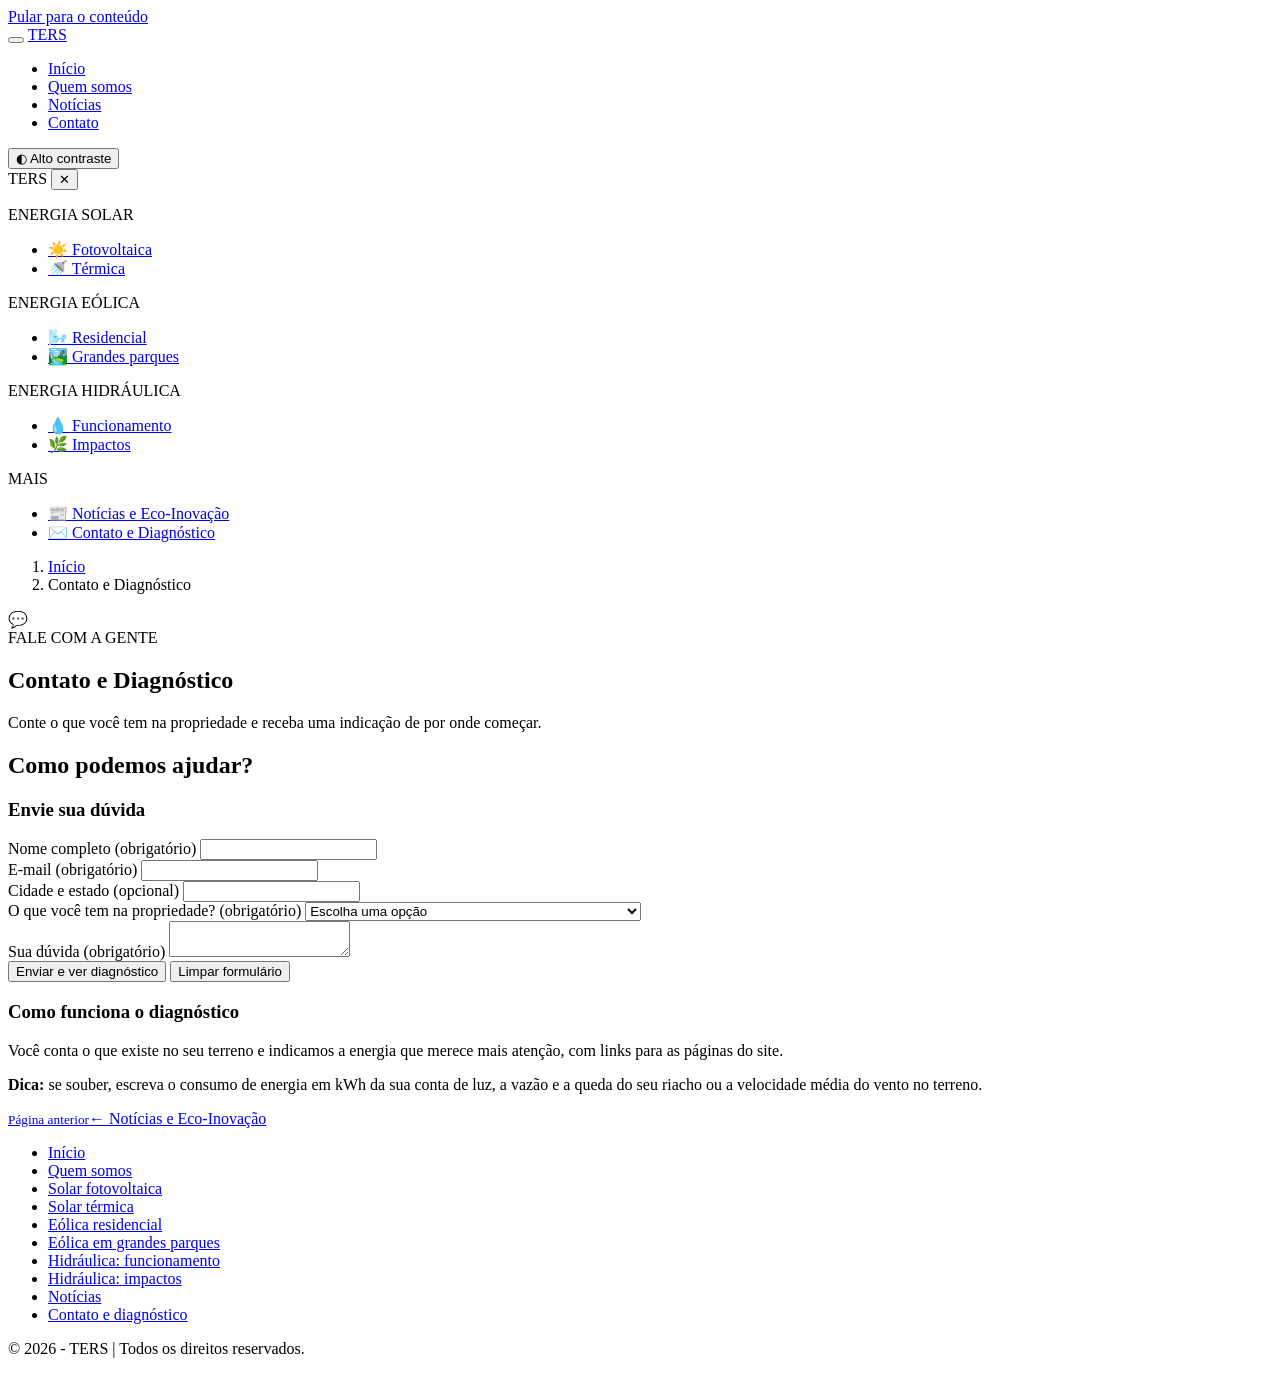
==== contato.html @ 7cf668fd "Criação da página de notícias e imagens dela, página contato, código de javascript, adição dos logs " ====
<!DOCTYPE html>
<html lang="pt-BR">
<head>
    <meta charset="UTF-8">
    <meta name="viewport" content="width=device-width, initial-scale=1.0">
    <meta name="description" content="Envie sua dúvida e receba uma indicação de qual energia renovável combina com a sua propriedade.">

    <title>Contato e Diagnóstico | TERS</title>

    <!-- Folha de estilos e JavaScript compartilhados por todas as páginas -->
    <link rel="stylesheet" href="css/style.css">
    <script src="js/main.js" defer></script>
</head>
<body>

    <a class="pular-conteudo" href="#conteudo">Pular para o conteúdo</a>

    <!-- ================= CABEÇALHO ================= -->
    <header>
        <div class="container">

            <!-- Botão hambúrguer + logo -->
            <div class="header-esquerda">
                <button class="botao-menu" id="botao-menu" type="button"
                        aria-label="Abrir menu de energias"
                        aria-controls="menu-lateral"
                        aria-expanded="false">
                    <span></span>
                    <span></span>
                    <span></span>
                </button>

                <a href="index.html" class="logo">TERS</a>
            </div>

            <!-- Menu horizontal (telas grandes) -->
            <nav aria-label="Menu principal">
                <ul>
                    <li><a href="index.html">Início</a></li>
                    <li><a href="sobre.html">Quem somos</a></li>
                    <li><a href="noticias.html">Notícias</a></li>
                    <li><a href="contato.html" aria-current="page">Contato</a></li>
                </ul>
            </nav>

            <!-- Fase 7 (16/11/2026): botão de alto contraste (regra de acessibilidade).
                 O main.js liga/desliga a classe "alto-contraste" no <html> e lembra a escolha. -->
            <button class="botao-contraste" id="botao-contraste" type="button" aria-pressed="false">
                <span aria-hidden="true">◐</span> Alto contraste
            </button>

        </div>
    </header>

    <!-- ================= MENU LATERAL ================= -->
    <!-- Fundo escuro: ao clicar, fecha o menu -->
    <div class="menu-fundo" id="menu-fundo"></div>

    <aside class="menu-lateral" id="menu-lateral" aria-label="Menu de energias">
        <div class="menu-topo">
            <span class="menu-logo">TERS</span>
            <button class="menu-fechar" id="menu-fechar" type="button" aria-label="Fechar menu">✕</button>
        </div>

        <nav aria-label="Páginas de energia">
                <p class="menu-grupo-titulo" id="grupo-solar">ENERGIA SOLAR</p>
                <ul aria-labelledby="grupo-solar">
                    <li><a href="solar-fotovoltaica.html"><span aria-hidden="true">☀️</span> Fotovoltaica</a></li>
                    <li><a href="solar-termica.html"><span aria-hidden="true">🚿</span> Térmica</a></li>
                </ul>
                <p class="menu-grupo-titulo" id="grupo-eolica">ENERGIA EÓLICA</p>
                <ul aria-labelledby="grupo-eolica">
                    <li><a href="eolica-residencial.html"><span aria-hidden="true">🌬️</span> Residencial</a></li>
                    <li><a href="eolica-grandes-parques.html"><span aria-hidden="true">🏞️</span> Grandes parques</a></li>
                </ul>
                <p class="menu-grupo-titulo" id="grupo-hidraulica">ENERGIA HIDRÁULICA</p>
                <ul aria-labelledby="grupo-hidraulica">
                    <li><a href="hidraulica-funcionamento.html"><span aria-hidden="true">💧</span> Funcionamento</a></li>
                    <li><a href="hidraulica-impactos.html"><span aria-hidden="true">🌿</span> Impactos</a></li>
                </ul>
                <p class="menu-grupo-titulo" id="grupo-mais">MAIS</p>
                <ul aria-labelledby="grupo-mais">
                    <li><a href="noticias.html"><span aria-hidden="true">📰</span> Notícias e Eco-Inovação</a></li>
                    <li><a href="contato.html" aria-current="page"><span aria-hidden="true">✉️</span> Contato e Diagnóstico</a></li>
                </ul>
        </nav>
    </aside>

    <!-- ================= CONTEÚDO PRINCIPAL ================= -->
    <main id="conteudo" tabindex="-1">
        <section class="pagina-topo">
            <div class="container">
                <nav class="trilha" aria-label="Você está em">
                    <ol>
                    <li><a href="index.html">Início</a></li>
                    <li aria-current="page">Contato e Diagnóstico</li>
                    </ol>
                </nav>

                <div class="pagina-topo-conteudo">
                    <div class="pagina-icone" aria-hidden="true">💬</div>
                    <div>
                        <span class="destaque">FALE COM A GENTE</span>
                        <h1>Contato e Diagnóstico</h1>
                        <p>Conte o que você tem na propriedade e receba uma indicação de por onde começar.</p>
                    </div>
                </div>
            </div>
        </section>
        <section class="secao secao-branca">
            <div class="container">
                <h2>Como podemos ajudar?</h2>
                <div class="contato-layout">
                    <div>
                        <div class="resultado" id="resultado" tabindex="-1" role="region" aria-label="Resultado do diagnóstico" hidden></div>

                        <form id="form-contato" novalidate aria-labelledby="titulo-form">
                            <h3 id="titulo-form">Envie sua dúvida</h3>
                            <p id="rascunho-aviso" class="rascunho-aviso" hidden>Recuperamos o que você tinha digitado antes.</p>
                            <div id="resumo-erros" class="resumo-erros" role="alert" tabindex="-1" hidden></div>

                            <div class="campo">
                                <label for="nome">Nome completo <span class="obrigatorio">(obrigatório)</span></label>
                                <input type="text" id="nome" name="nome" required autocomplete="name" aria-describedby="erro-nome">
                                <span class="erro-msg" id="erro-nome"></span>
                            </div>

                            <div class="campo">
                                <label for="email">E-mail <span class="obrigatorio">(obrigatório)</span></label>
                                <input type="email" id="email" name="email" required autocomplete="email" aria-describedby="erro-email">
                                <span class="erro-msg" id="erro-email"></span>
                            </div>

                            <div class="campo">
                                <label for="cidade">Cidade e estado <span class="opcional">(opcional)</span></label>
                                <input type="text" id="cidade" name="cidade" autocomplete="address-level2" aria-describedby="erro-cidade">
                                <span class="erro-msg" id="erro-cidade"></span>
                            </div>

                            <div class="campo">
                                <label for="recurso">O que você tem na propriedade? <span class="obrigatorio">(obrigatório)</span></label>
                                <select id="recurso" name="recurso" required aria-describedby="erro-recurso">
                                    <option value="">Escolha uma opção</option>
                                    <option value="agua">Água correndo (nascente, córrego ou riacho)</option>
                                    <option value="vento">Terreno alto e com bastante vento</option>
                                    <option value="sol">Bastante sol, e quero economizar ou esquentar água</option>
                                    <option value="nao-sei">Ainda não sei</option>
                                </select>
                                <span class="erro-msg" id="erro-recurso"></span>
                            </div>

                            <div class="campo">
                                <label for="mensagem">Sua dúvida <span class="obrigatorio">(obrigatório)</span></label>
                                <textarea id="mensagem" name="mensagem" required aria-describedby="erro-mensagem"></textarea>
                                <span class="erro-msg" id="erro-mensagem"></span>
                            </div>

                            <div class="form-botoes">
                                <button type="submit" class="botao">Enviar e ver diagnóstico</button>
                                <button type="button" class="botao botao-contorno" id="limpar-form">Limpar formulário</button>
                            </div>
                        </form>
                    </div>

                    <div>
                        <div class="card">
                            <h3>Como funciona o diagnóstico</h3>
                            <p>Você conta o que existe no seu terreno e indicamos a energia que merece mais atenção, com links para as páginas do site.</p>
                        </div>
                        <div class="caixa">
                            <p><strong>Dica:</strong> se souber, escreva o consumo de energia em kWh da sua conta de luz, a vazão e a queda do seu riacho ou a velocidade média do vento no terreno.</p>
                        </div>
                    </div>
                </div>
            </div>
        </section>
        <div class="container">
            <nav class="nav-paginas" aria-label="Navegação entre páginas">
            <a href="noticias.html" class="anterior"><small>Página anterior</small>← Notícias e Eco-Inovação</a>
            </nav>
        </div>

    </main>

    <!-- ================= RODAPÉ ================= -->
    <footer>
        <nav aria-label="Mapa do site">
            <ul>
                <li><a href="index.html">Início</a></li>
                <li><a href="sobre.html">Quem somos</a></li>
                <li><a href="solar-fotovoltaica.html">Solar fotovoltaica</a></li>
                <li><a href="solar-termica.html">Solar térmica</a></li>
                <li><a href="eolica-residencial.html">Eólica residencial</a></li>
                <li><a href="eolica-grandes-parques.html">Eólica em grandes parques</a></li>
                <li><a href="hidraulica-funcionamento.html">Hidráulica: funcionamento</a></li>
                <li><a href="hidraulica-impactos.html">Hidráulica: impactos</a></li>
                <li><a href="noticias.html">Notícias</a></li>
                <li><a href="contato.html">Contato e diagnóstico</a></li>
            </ul>
        </nav>
        <p>&copy; 2026 - TERS | Todos os direitos reservados.</p>
    </footer>

</body>
</html>
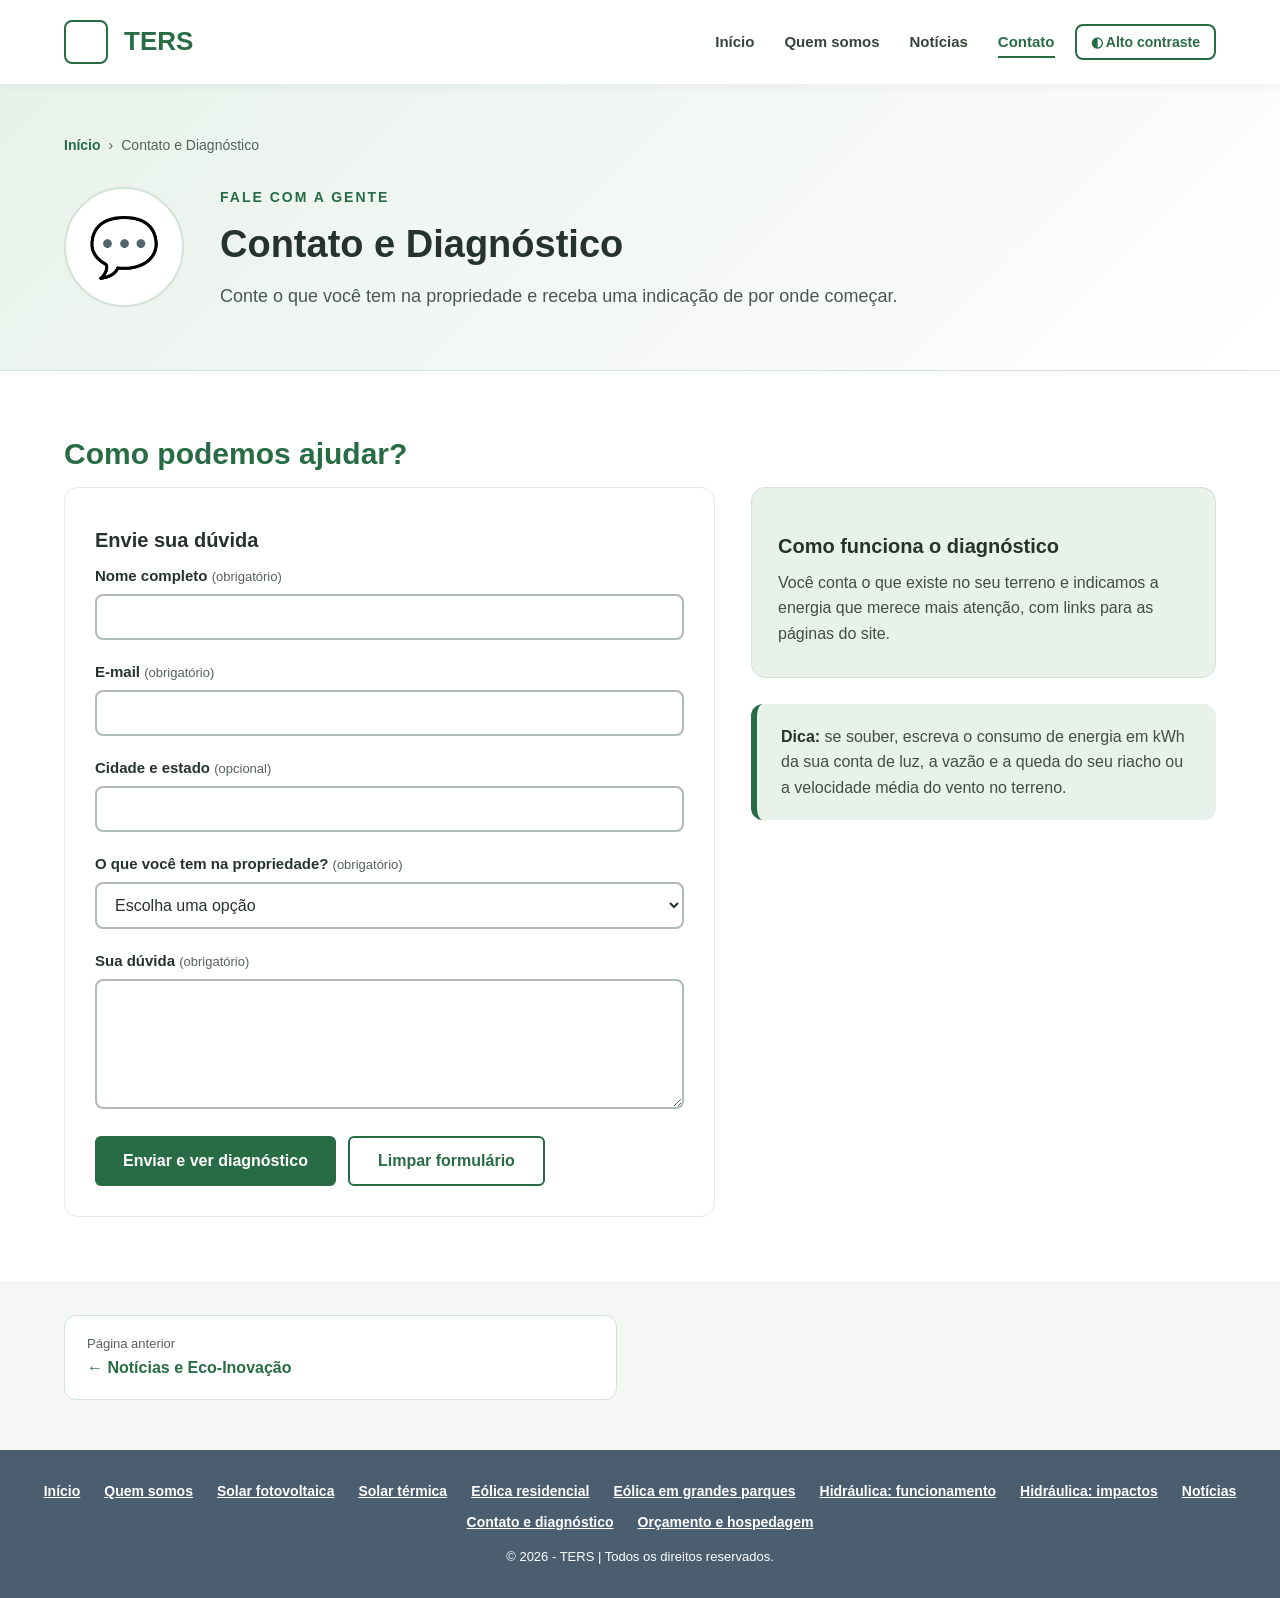
==== commit f3d5e101: "Atualização de todos os arquivos, após as validações foi mudado as documentação, readme.md, acrescen" ====
--- a/contato.html
+++ b/contato.html
@@ -80,6 +80,7 @@
                 </ul>
                 <p class="menu-grupo-titulo" id="grupo-mais">MAIS</p>
                 <ul aria-labelledby="grupo-mais">
+                    <li><a href="sobre.html"><span aria-hidden="true">👥</span> Quem somos</a></li>
                     <li><a href="noticias.html"><span aria-hidden="true">📰</span> Notícias e Eco-Inovação</a></li>
                     <li><a href="contato.html" aria-current="page"><span aria-hidden="true">✉️</span> Contato e Diagnóstico</a></li>
                 </ul>
@@ -196,6 +197,7 @@
                 <li><a href="hidraulica-impactos.html">Hidráulica: impactos</a></li>
                 <li><a href="noticias.html">Notícias</a></li>
                 <li><a href="contato.html">Contato e diagnóstico</a></li>
+                <li><a href="orcamento_hospedagem.html">Orçamento e hospedagem</a></li>
             </ul>
         </nav>
         <p>&copy; 2026 - TERS | Todos os direitos reservados.</p>
--- a/css/style.css
+++ b/css/style.css
@@ -0,0 +1,1853 @@
+/* =====================================================
+   TERS - Folha de estilos principal (todas as páginas)
+   Organização:
+    1. Configurações gerais e cores
+    2. Temas por tipo de energia
+    3. Cabeçalho e menu superior
+    4. Botão hambúrguer e menu lateral
+    5. Banner da home (hero)
+    6. Banner das páginas internas
+    7. Seções de conteúdo e textos
+    8. Cards
+    9. Passos, tabelas e caixas de destaque
+   10. Chamada para ação e navegação entre páginas
+   11. Calculadora de potência (hidráulica)
+   12. Notícias e filtros
+   13. Quem somos (equipe)
+   14. Formulário de contato
+   15. Rodapé
+   16. Acessibilidade
+   17. Responsividade (Mobile First: tablet e computador)
+   18. Seções novas: no sítio, comparação, referências e pendências
+   ===================================================== */
+
+
+/* =====================================================
+   1. CONFIGURAÇÕES GERAIS E CORES
+   ===================================================== */
+
+/* Zera margens/espaçamentos e faz o tamanho incluir padding e borda */
+* {
+    margin: 0;
+    padding: 0;
+    box-sizing: border-box;
+}
+
+/* Variáveis do site (usadas com var(--nome)).
+   Fase 5 (16/11/2026): todas as cores, a fonte, os tamanhos de texto, os cantos
+   arredondados e as larguras/espaços que se repetem ficam aqui, num lugar só.
+   Para mudar uma cor no site inteiro, basta mudar o valor dela neste bloco.
+   Os valores são os mesmos que estavam espalhados pelo arquivo: a aparência não mudou.
+   Obs.: variáveis não funcionam dentro de @media (...), por isso os pontos de quebra
+   (769px e 1001px) continuam escritos com número. */
+:root {
+    /* --- Cores principais --- */
+    --verde: #286C45;
+    --verde-escuro: #1F5436;
+    --verde-claro: #E8F1EA;
+    --verde-borda: #D3E3D8;
+    --azul: #28618A;
+    --azul-escuro: #1B4668;
+    --azul-claro: #E5F0F8;
+    --azul-borda: #C7DCEB;
+    --azul-nevoa: #EAF2F7;
+    --amarelo: #B77A20;
+    --amarelo-claro: #FBF1DE;
+    --amarelo-borda: #EBD9B4;
+    --ocre: #8A5A12;
+    --cinza-azulado: #4B5E70;
+    --cinza-azulado-claro: #E9EEF3;
+    --cinza-azulado-borda: #D3DCE5;
+    --branco: #FFFFFF;
+    --fundo: #F5F7F5;
+    --fundo-card: #F7FAF7;
+    --borda-suave: #E4ECE5;
+    --borda-campo: #AFBBB3;
+
+    /* --- Textos (do mais escuro para o mais claro) --- */
+    --texto: #26332B;
+    --texto-titulo: #263B2E;
+    --texto-menu: #34443A;
+    --texto-corpo: #404E45;
+    --texto-topo: #4A5750;
+    --texto-suave: #55625A;
+    --texto-hero: #59665E;
+    --texto-card: #68756C;
+
+    /* --- Menu lateral (fundo escuro) --- */
+    --menu-escuro: #1E2B24;
+    --menu-titulo: #9FB3A7;
+    --menu-link: #D5E0D9;
+    --menu-destaque: #7FD0A0;
+    --foco-menu: #FFD27A;
+
+    /* --- Erros e avisos --- */
+    --erro: #B3261E;
+    --erro-escuro: #7A1A14;
+    --erro-claro: #FDF2F1;
+    --pendencia-fundo: #FFF8E8;
+    --pendencia-texto: #6B4A0F;
+
+    /* --- Preto e branco transparentes (sombras e camadas).
+           O número é a opacidade em %: --preto-08 = preto com 8% de opacidade --- */
+    --preto-04: rgba(0, 0, 0, 0.04);
+    --preto-05: rgba(0, 0, 0, 0.05);
+    --preto-08: rgba(0, 0, 0, 0.08);
+    --preto-12: rgba(0, 0, 0, 0.12);
+    --preto-50: rgba(0, 0, 0, 0.5);
+    --branco-10: rgba(255, 255, 255, 0.1);
+    --branco-12: rgba(255, 255, 255, 0.12);
+
+    /* --- Cores do tema da página (mudam em cada tipo de energia, veja a seção 2) --- */
+    --tema: var(--verde);
+    --tema-claro: var(--verde-claro);
+    --tema-borda: var(--verde-borda);
+
+    /* --- Fonte e tamanhos de texto (do menor para o maior) --- */
+    --fonte-principal: Arial, Helvetica, sans-serif;
+    --tamanho-minimo: 12px;
+    --tamanho-legenda: 13px;
+    --tamanho-pequeno: 14px;
+    --tamanho-reduzido: 15px;
+    --tamanho-medio: 16px;
+    --tamanho-texto: 17px;
+    --tamanho-destaque: 18px;
+
+    /* --- Cantos arredondados (border-radius) --- */
+    --raio-minimo: 6px;
+    --raio-pequeno: 8px;
+    --raio-medio: 10px;
+    --raio-caixa: 12px;
+    --raio-card: 14px;
+
+    /* --- Larguras máximas e espaçamentos padrão --- */
+    --largura-intro: 700px;
+    --largura-texto: 760px;
+    --largura-caixa: 800px;
+    --largura-lista: 860px;
+    --espaco-grade: 25px;
+    --espaco-secao: 64px;
+    --espaco-secao-grande: 80px;
+    --espaco-secao-celular: 48px;
+    --espaco-secao-grande-celular: 55px;
+
+    /* --- Modo alto contraste (Fase 7, botão do cabeçalho; veja a seção 16) --- */
+    --contraste-fundo: #000000;
+    --contraste-texto: #FFFFFF;
+    --contraste-destaque: #FFD700;
+}
+
+html {
+    scroll-behavior: smooth;
+}
+
+body {
+    font-family: var(--fonte-principal);
+    background-color: var(--fundo);
+    color: var(--texto);
+    line-height: 1.6;
+}
+
+/* Centraliza o conteúdo com largura máxima */
+.container {
+    width: 90%;
+    max-width: 1200px;
+    margin: 0 auto;
+}
+
+
+/* =====================================================
+   2. TEMAS POR TIPO DE ENERGIA
+   (azul = água, amarelo/laranja = sol, cinza-azulado = vento)
+   Cada página troca as 3 variáveis do tema pelas cores do seu tipo de energia.
+   As cores em si estão no :root (seção 1).
+   ===================================================== */
+
+body.tema-solar {
+    --tema: var(--ocre);
+    --tema-claro: var(--amarelo-claro);
+    --tema-borda: var(--amarelo-borda);
+}
+
+body.tema-eolica {
+    --tema: var(--cinza-azulado);
+    --tema-claro: var(--cinza-azulado-claro);
+    --tema-borda: var(--cinza-azulado-borda);
+}
+
+body.tema-hidraulica {
+    --tema: var(--azul);
+    --tema-claro: var(--azul-claro);
+    --tema-borda: var(--azul-borda);
+}
+
+
+/* =====================================================
+   3. CABEÇALHO E MENU SUPERIOR
+   ===================================================== */
+
+header {
+    background-color: var(--branco);
+    padding: 20px 0;
+    box-shadow: 0 2px 12px var(--preto-05);
+    position: relative;
+    z-index: 10;
+}
+
+/* Botão + logo à esquerda, menu à direita */
+header .container {
+    display: flex;
+    align-items: center;
+    justify-content: space-between;
+}
+
+.header-esquerda {
+    display: flex;
+    align-items: center;
+    gap: 16px;
+}
+
+.logo {
+    color: var(--verde);
+    font-size: 26px;
+    font-weight: bold;
+    text-decoration: none;
+}
+
+/* Menu horizontal (aparece em telas grandes) */
+/* Fase 7 (16/11/2026): botão "Alto contraste" à direita do cabeçalho.
+   margin-left: auto empurra o menu horizontal para perto do botão. */
+header nav {
+    margin-left: auto;
+}
+
+.botao-contraste {
+    margin-left: 20px;
+    padding: 8px 14px;
+    background-color: var(--branco);
+    color: var(--verde);
+    border: 2px solid var(--verde);
+    border-radius: var(--raio-pequeno);
+    font-family: inherit;
+    font-size: var(--tamanho-pequeno);
+    font-weight: bold;
+    cursor: pointer;
+}
+
+.botao-contraste:hover {
+    background-color: var(--verde-claro);
+}
+
+/* No celular o menu horizontal fica escondido; usa-se o menu lateral (botão ☰).
+   Ele aparece a partir de 769px (seção 17). */
+header nav {
+    display: none;
+}
+
+header nav ul {
+    display: flex;
+    align-items: center;
+    gap: 30px;
+    list-style: none;
+}
+
+header nav a {
+    color: var(--texto-menu);
+    text-decoration: none;
+    font-size: var(--tamanho-reduzido);
+    font-weight: 600;
+    padding: 6px 0;
+    border-bottom: 2px solid transparent;
+    transition: color 0.3s, border-color 0.3s;
+}
+
+header nav a:hover,
+header nav a[aria-current="page"] {
+    color: var(--verde);
+    border-bottom-color: var(--verde);
+}
+
+/* Link "pular para o conteúdo" (só aparece ao usar o teclado) */
+.pular-conteudo {
+    position: absolute;
+    left: 16px;
+    top: -60px;
+    background-color: var(--verde);
+    color: var(--branco);
+    padding: 10px 16px;
+    border-radius: 0 0 8px 8px;
+    font-weight: bold;
+    text-decoration: none;
+    z-index: 200;
+}
+
+.pular-conteudo:focus {
+    top: 0;
+}
+
+
+/* =====================================================
+   4. BOTÃO HAMBÚRGUER E MENU LATERAL
+   ===================================================== */
+
+/* Botão com as três linhas */
+.botao-menu {
+    display: flex;
+    flex-direction: column;
+    justify-content: center;
+    gap: 5px;
+    width: 44px;
+    height: 44px;
+    padding: 10px;
+    background: none;
+    border: 2px solid var(--verde);
+    border-radius: var(--raio-pequeno);
+    cursor: pointer;
+    transition: background-color 0.3s;
+}
+
+.botao-menu span {
+    display: block;
+    height: 3px;
+    background-color: var(--verde);
+    border-radius: 2px;
+}
+
+.botao-menu:hover {
+    background-color: var(--verde-claro);
+}
+
+/* Fundo escurecido atrás do menu (clicar nele fecha o menu) */
+.menu-fundo {
+    position: fixed;
+    inset: 0;
+    background-color: var(--preto-50);
+    opacity: 0;
+    visibility: hidden;
+    transition: opacity 0.3s, visibility 0.3s;
+    z-index: 90;
+}
+
+.menu-fundo.ativo {
+    opacity: 1;
+    visibility: visible;
+}
+
+/* Painel lateral: fica escondido à esquerda até receber a classe "aberto" */
+.menu-lateral {
+    position: fixed;
+    top: 0;
+    left: 0;
+    width: 290px;
+    max-width: 88%;
+    height: 100%;
+    overflow-y: auto;
+    background-color: var(--menu-escuro);
+    color: var(--branco);
+    padding: 24px 16px;
+    transform: translateX(-100%);
+    visibility: hidden; /* impede foco por teclado quando fechado */
+    transition: transform 0.3s ease, visibility 0.3s;
+    z-index: 100;
+}
+
+.menu-lateral.aberto {
+    transform: translateX(0);
+    visibility: visible;
+}
+
+/* Topo do menu: logo + botão fechar */
+.menu-topo {
+    display: flex;
+    align-items: center;
+    justify-content: space-between;
+    padding: 0 8px 20px;
+    margin-bottom: 8px;
+    border-bottom: 1px solid var(--branco-12);
+}
+
+.menu-logo {
+    font-size: 22px;
+    font-weight: bold;
+}
+
+.menu-fechar {
+    background: none;
+    border: none;
+    color: var(--branco);
+    font-size: 22px;
+    cursor: pointer;
+    padding: 4px 10px;
+    border-radius: var(--raio-minimo);
+}
+
+.menu-fechar:hover {
+    background-color: var(--branco-12);
+}
+
+/* Título de cada grupo (Energia Solar, Eólica...) */
+.menu-grupo-titulo {
+    margin: 20px 14px 6px;
+    font-size: var(--tamanho-minimo);
+    font-weight: bold;
+    letter-spacing: 1px;
+    color: var(--menu-titulo);
+}
+
+.menu-lateral ul {
+    list-style: none;
+}
+
+.menu-lateral li + li {
+    margin-top: 2px;
+}
+
+.menu-lateral li a {
+    display: flex;
+    align-items: center;
+    gap: 14px;
+    padding: 11px 14px;
+    color: var(--menu-link);
+    text-decoration: none;
+    font-size: var(--tamanho-reduzido);
+    font-weight: 600;
+    border-radius: var(--raio-pequeno);
+    transition: background-color 0.3s, color 0.3s;
+}
+
+.menu-lateral li a:hover,
+.menu-lateral li a[aria-current="page"] {
+    background-color: var(--branco-10);
+    color: var(--branco);
+}
+
+.menu-lateral li a[aria-current="page"] {
+    box-shadow: inset 3px 0 0 var(--menu-destaque);
+}
+
+/* Evita rolagem da página enquanto o menu está aberto */
+body.menu-aberto {
+    overflow: hidden;
+}
+
+
+/* =====================================================
+   5. BANNER DA HOME (HERO)
+   ===================================================== */
+
+.hero {
+    background: linear-gradient(135deg, var(--verde-claro), var(--azul-nevoa));
+    padding: 100px 0;
+    min-height: 500px;
+    display: flex;
+    align-items: center;
+}
+
+.hero-content {
+    display: flex;
+    flex-direction: column; /* celular; tablet e computador: row (seção 17) */
+    align-items: center;
+    gap: 50px;
+}
+
+.hero-text {
+    flex: 1;
+    max-width: var(--largura-intro);
+}
+
+/* Pequeno texto acima do título */
+.destaque {
+    color: var(--verde);
+    font-size: var(--tamanho-pequeno);
+    font-weight: bold;
+    letter-spacing: 2px;
+}
+
+.hero h1 {
+    color: var(--texto);
+    font-size: 32px; /* celular; tablet e computador: 46px (seção 17) */
+    line-height: 1.2;
+    margin: 20px 0;
+}
+
+.hero p {
+    color: var(--texto-hero);
+    font-size: var(--tamanho-destaque);
+    margin-bottom: 30px;
+}
+
+/* Botão principal do site */
+.botao {
+    display: inline-block;
+    background-color: var(--verde);
+    color: var(--branco);
+    padding: 14px 28px;
+    border-radius: var(--raio-minimo);
+    border: none;
+    font-size: var(--tamanho-medio);
+    font-family: inherit;
+    text-decoration: none;
+    font-weight: bold;
+    cursor: pointer;
+    transition: 0.3s;
+}
+
+.botao:hover {
+    background-color: var(--azul);
+}
+
+/* Botão com contorno (ação secundária) */
+.botao-contorno {
+    background-color: transparent;
+    color: var(--verde);
+    border: 2px solid var(--verde);
+}
+
+.botao-contorno:hover {
+    background-color: var(--verde);
+    color: var(--branco);
+}
+
+.hero-image {
+    flex: 1;
+}
+
+.hero-image img {
+    width: 100%;
+    height: 260px; /* celular; tablet e computador: 380px (seção 17) */
+    object-fit: cover;
+    border-radius: 16px;
+    box-shadow: 0 10px 30px var(--preto-12);
+}
+
+/* Fase 3 (16/11/2026): crédito da imagem do banner, pequeno e discreto logo abaixo da foto.
+   ".hero .hero-credito" é mais específico que ".hero p" (18px e margem de 30px), por isso vence. */
+.hero .hero-credito {
+    margin: 8px 0 0;
+    font-size: var(--tamanho-legenda);
+    color: var(--texto-suave);
+}
+
+/* O selo .pendencia usa 0.8em; aqui ele herda os 13px para não ficar pequeno demais para ler */
+.hero .hero-credito .pendencia {
+    font-size: inherit;
+}
+
+.hero .hero-credito a {
+    color: inherit;
+    text-decoration: underline;
+}
+
+
+/* =====================================================
+   6. BANNER DAS PÁGINAS INTERNAS
+   ===================================================== */
+
+.pagina-topo {
+    background: linear-gradient(135deg, var(--tema-claro), var(--branco));
+    padding: 50px 0 60px;
+    border-bottom: 1px solid var(--tema-borda);
+}
+
+/* Trilha "Início > Energia Solar > ..." */
+.trilha {
+    font-size: var(--tamanho-pequeno);
+    color: var(--texto-suave);
+    margin-bottom: 28px;
+}
+
+.trilha ol {
+    display: flex;
+    flex-wrap: wrap;
+    gap: 8px;
+    list-style: none;
+}
+
+.trilha li + li::before {
+    content: "›";
+    margin-right: 8px;
+}
+
+.trilha a {
+    color: var(--tema);
+    font-weight: bold;
+    text-decoration: none;
+}
+
+.trilha a:hover {
+    text-decoration: underline;
+}
+
+.pagina-topo-conteudo {
+    display: flex;
+    flex-direction: column; /* celular; tablet e computador: row (seção 17) */
+    align-items: flex-start; /* celular; tablet e computador: center (seção 17) */
+    gap: 20px; /* celular; tablet e computador: 36px (seção 17) */
+}
+
+.pagina-icone {
+    flex-shrink: 0;
+    display: flex;
+    align-items: center;
+    justify-content: center;
+    width: 90px; /* celular; tablet e computador: 120px (seção 17) */
+    height: 90px; /* celular; tablet e computador: 120px (seção 17) */
+    font-size: 44px; /* celular; tablet e computador: 58px (seção 17) */
+    background-color: var(--branco);
+    border: 2px solid var(--tema-borda);
+    border-radius: 50%;
+}
+
+.pagina-topo .destaque {
+    color: var(--tema);
+}
+
+.pagina-topo h1 {
+    font-size: 29px; /* celular; tablet e computador: 38px (seção 17) */
+    line-height: 1.2;
+    margin: 12px 0 14px;
+    max-width: 780px;
+}
+
+.pagina-topo p {
+    font-size: var(--tamanho-medio); /* celular; tablet e computador: var(--tamanho-destaque) (seção 17) */
+    color: var(--texto-topo);
+    max-width: 720px;
+}
+
+
+/* =====================================================
+   7. SEÇÕES DE CONTEÚDO E TEXTOS
+   ===================================================== */
+
+.secao {
+    padding: var(--espaco-secao-celular) 0; /* celular; tablet e computador: var(--espaco-secao) (seção 17) */
+}
+
+.secao-branca {
+    background-color: var(--branco);
+}
+
+.secao h2 {
+    color: var(--tema);
+    font-size: 25px; /* celular; tablet e computador: 30px (seção 17) */
+    line-height: 1.25;
+    margin-bottom: 14px;
+}
+
+.secao h3 {
+    color: var(--texto);
+    font-size: 20px;
+    margin: 6px 0 8px;
+}
+
+.secao p {
+    color: var(--texto-corpo);
+    font-size: var(--tamanho-texto);
+    margin-bottom: 14px;
+}
+
+/* Texto corrido com largura confortável para leitura */
+.texto-coluna {
+    max-width: var(--largura-texto);
+}
+
+.secao-intro {
+    max-width: var(--largura-texto);
+    margin-bottom: 34px;
+}
+
+.secao ul.lista {
+    margin: 0 0 16px 22px;
+    color: var(--texto-corpo);
+    font-size: var(--tamanho-medio); /* celular; tablet e computador: var(--tamanho-texto) (fim da seção 18) */
+}
+
+.secao ul.lista li {
+    margin-bottom: 8px;
+}
+
+/* Grades de colunas */
+.grade-2,
+.grade-3 {
+    margin-top: 22px;
+}
+
+.grade-2 {
+    display: grid;
+    grid-template-columns: 1fr; /* celular; tablet e computador: 2 colunas (seção 17) */
+    gap: var(--espaco-grade);
+}
+
+.grade-3 {
+    display: grid;
+    grid-template-columns: 1fr; /* celular; tablet e computador: 3 colunas (seção 17) */
+    gap: var(--espaco-grade);
+}
+
+
+/* =====================================================
+   8. CARDS
+   ===================================================== */
+
+.card,
+.card-energia {
+    background-color: var(--fundo-card);
+    border: 1px solid var(--borda-suave);
+    border-radius: var(--raio-card);
+    padding: 30px 26px;
+    transition: 0.3s;
+}
+
+.secao-branca .card {
+    background-color: var(--tema-claro);
+    border-color: var(--tema-borda);
+}
+
+.card h3 {
+    margin-top: 12px;
+}
+
+.card p {
+    font-size: var(--tamanho-medio);
+    margin-bottom: 0;
+}
+
+/* Cards da home sobem um pouco ao passar o mouse */
+.card-energia:hover {
+    transform: translateY(-8px);
+    box-shadow: 0 12px 30px var(--preto-08);
+}
+
+.icone-energia {
+    font-size: 38px;
+}
+
+.card-energia h3 {
+    color: var(--verde);
+    font-size: 22px;
+    margin: 20px 0 12px;
+}
+
+.card-energia p {
+    color: var(--texto-card);
+    font-size: var(--tamanho-reduzido);
+    line-height: 1.7;
+    margin-bottom: 22px;
+}
+
+.card-energia a {
+    color: var(--verde);
+    font-weight: bold;
+    text-decoration: none;
+}
+
+.card-energia a:hover {
+    text-decoration: underline;
+}
+
+.card-icone {
+    font-size: 34px;
+    line-height: 1;
+}
+
+/* Cards da home (seção de fontes) */
+.fontes {
+    background-color: var(--branco);
+    padding: var(--espaco-secao-grande-celular) 0; /* celular; tablet e computador: var(--espaco-secao-grande) (seção 17) */
+}
+
+.fontes-titulo {
+    text-align: center;
+    max-width: var(--largura-intro);
+    margin: 0 auto 45px;
+}
+
+.fontes-titulo span {
+    color: var(--verde);
+    font-size: var(--tamanho-legenda);
+    font-weight: bold;
+    letter-spacing: 2px;
+}
+
+.fontes-titulo h2 {
+    color: var(--texto-titulo);
+    font-size: 27px; /* celular; tablet e computador: 34px (seção 17) */
+    margin: 15px 0;
+}
+
+.fontes-titulo p {
+    color: var(--texto-card);
+    font-size: var(--tamanho-medio);
+    line-height: 1.6;
+}
+
+.fontes-cards {
+    display: grid;
+    grid-template-columns: 1fr; /* celular; tablet e computador: 3 colunas (seção 17) */
+    gap: var(--espaco-grade);
+}
+
+/* Seção "perguntas do dono de sítio" (home) */
+.perguntas {
+    padding: var(--espaco-secao-grande-celular) 0; /* celular; tablet e computador: var(--espaco-secao-grande) (seção 17) */
+}
+
+.perguntas-grade {
+    display: grid;
+    grid-template-columns: 1fr; /* celular; tablet: 2 colunas; computador: 4 colunas (seção 17) */
+    gap: var(--espaco-grade);
+    margin-top: 40px;
+}
+
+.pergunta {
+    background-color: var(--branco);
+    border-left: 5px solid var(--verde);
+    border-radius: var(--raio-medio);
+    padding: 22px 22px 24px;
+    box-shadow: 0 4px 16px var(--preto-04);
+}
+
+.pergunta h3 {
+    color: var(--verde);
+    font-size: var(--tamanho-destaque);
+    margin-bottom: 8px;
+}
+
+.pergunta p {
+    color: var(--texto-suave);
+    font-size: var(--tamanho-reduzido);
+}
+
+
+/* =====================================================
+   9. PASSOS, TABELAS E CAIXAS DE DESTAQUE
+   ===================================================== */
+
+/* Lista numerada de montagem (a ordem importa) */
+.passos {
+    list-style: none;
+    counter-reset: passo;
+    max-width: var(--largura-caixa);
+}
+
+.passos li {
+    counter-increment: passo;
+    position: relative;
+    padding: 4px 0 22px 62px;
+    color: var(--texto-corpo);
+    font-size: var(--tamanho-texto);
+}
+
+.passos li::before {
+    content: counter(passo);
+    position: absolute;
+    left: 0;
+    top: 0;
+    width: 40px;
+    height: 40px;
+    display: flex;
+    align-items: center;
+    justify-content: center;
+    background-color: var(--tema);
+    color: var(--branco);
+    border-radius: 50%;
+    font-weight: bold;
+}
+
+/* Linha que liga um passo ao próximo */
+.passos li:not(:last-child)::after {
+    content: "";
+    position: absolute;
+    left: 19px;
+    top: 44px;
+    bottom: 2px;
+    width: 2px;
+    background-color: var(--tema-borda);
+}
+
+.passos strong {
+    display: block;
+    color: var(--texto);
+    font-size: var(--tamanho-destaque);
+    margin-bottom: 2px;
+}
+
+/* Tabelas (rolam para o lado no celular) */
+.tabela-rolagem {
+    overflow-x: auto;
+    border: 1px solid var(--tema-borda);
+    border-radius: var(--raio-caixa);
+    background-color: var(--branco);
+}
+
+table {
+    width: 100%;
+    border-collapse: collapse;
+    font-size: var(--tamanho-medio);
+}
+
+caption {
+    text-align: left;
+    padding: 14px 18px;
+    font-weight: bold;
+    color: var(--tema);
+}
+
+th,
+td {
+    padding: 14px 18px;
+    text-align: left;
+    vertical-align: top;
+    border-top: 1px solid var(--tema-borda);
+    color: var(--texto-corpo);
+}
+
+th {
+    background-color: var(--tema-claro);
+    color: var(--texto);
+}
+
+/* Caixas de destaque: dica (cor do tema) e atenção (amarelo) */
+.caixa {
+    max-width: var(--largura-caixa);
+    margin: 26px 0 6px;
+    padding: 20px 24px;
+    border-radius: var(--raio-caixa);
+    border-left: 6px solid var(--tema);
+    background-color: var(--tema-claro);
+}
+
+.caixa p {
+    margin-bottom: 0;
+    font-size: var(--tamanho-medio);
+}
+
+.caixa strong {
+    color: var(--texto);
+}
+
+.caixa-atencao {
+    border-left-color: var(--amarelo);
+    background-color: var(--amarelo-claro);
+}
+
+/* Fórmula / exemplo de cálculo */
+.exemplo {
+    max-width: var(--largura-caixa);
+    margin: 20px 0;
+    padding: 18px 24px;
+    background-color: var(--branco);
+    border: 2px dashed var(--tema-borda);
+    border-radius: var(--raio-caixa);
+    font-size: var(--tamanho-texto);
+    color: var(--texto);
+}
+
+
+/* =====================================================
+   10. CHAMADA PARA AÇÃO E NAVEGAÇÃO ENTRE PÁGINAS
+   ===================================================== */
+
+.chamada {
+    background-color: var(--tema);
+    color: var(--branco);
+    padding: 54px 0;
+    text-align: center;
+}
+
+.chamada h2 {
+    font-size: 28px;
+    margin-bottom: 10px;
+}
+
+.chamada p {
+    max-width: 640px;
+    margin: 0 auto 24px;
+    font-size: var(--tamanho-texto);
+}
+
+.chamada .botao {
+    background-color: var(--branco);
+    color: var(--tema);
+}
+
+.chamada .botao:hover {
+    background-color: var(--fundo);
+}
+
+/* Anterior / Próxima página */
+.nav-paginas {
+    display: flex;
+    flex-direction: column; /* celular; tablet e computador: row (seção 17) */
+    justify-content: space-between;
+    gap: 20px;
+    padding: 34px 0 50px;
+}
+
+.nav-paginas a {
+    flex: 1;
+    max-width: 100%; /* celular; tablet e computador: 48% (seção 17) */
+    padding: 18px 22px;
+    background-color: var(--branco);
+    border: 1px solid var(--tema-borda);
+    border-radius: var(--raio-caixa);
+    color: var(--tema);
+    font-weight: bold;
+    text-decoration: none;
+    transition: 0.3s;
+}
+
+.nav-paginas a:hover {
+    box-shadow: 0 8px 22px var(--preto-08);
+}
+
+.nav-paginas small {
+    display: block;
+    color: var(--texto-suave);
+    font-weight: normal;
+    font-size: var(--tamanho-legenda);
+}
+
+.nav-paginas .proxima {
+    text-align: right;
+    margin-left: auto;
+}
+
+
+/* =====================================================
+   11. CALCULADORA DE POTÊNCIA (HIDRÁULICA)
+   ===================================================== */
+
+.calculadora {
+    max-width: var(--largura-caixa);
+    padding: 28px;
+    background-color: var(--branco);
+    border: 2px solid var(--tema-borda);
+    border-radius: var(--raio-card);
+}
+
+.calculadora-campos {
+    display: grid;
+    grid-template-columns: 1fr; /* celular; tablet e computador: 3 colunas (seção 17) */
+    gap: 18px;
+    margin-bottom: 20px;
+}
+
+.calculadora-resultado {
+    margin-top: 22px;
+    padding: 18px 22px;
+    background-color: var(--tema-claro);
+    border-radius: var(--raio-medio);
+    font-size: var(--tamanho-texto);
+    color: var(--texto);
+}
+
+.calculadora-resultado strong {
+    color: var(--tema);
+    font-size: 24px;
+}
+
+
+/* =====================================================
+   12. NOTÍCIAS E FILTROS
+   ===================================================== */
+
+.filtros {
+    display: flex;
+    flex-wrap: wrap;
+    gap: 10px;
+    margin-bottom: 26px;
+}
+
+.filtro {
+    padding: 10px 20px;
+    background-color: var(--branco);
+    color: var(--verde);
+    border: 2px solid var(--verde);
+    border-radius: 30px;
+    font-size: var(--tamanho-reduzido);
+    font-weight: bold;
+    font-family: inherit;
+    cursor: pointer;
+    transition: 0.3s;
+}
+
+.filtro:hover {
+    background-color: var(--verde-claro);
+}
+
+/* Botão do filtro que está ativo */
+.filtro[aria-pressed="true"] {
+    background-color: var(--verde);
+    color: var(--branco);
+}
+
+.filtro-status {
+    margin-bottom: 20px;
+    color: var(--texto-suave);
+    font-size: var(--tamanho-reduzido);
+}
+
+.noticia {
+    display: flex;
+    flex-direction: column;
+    background-color: var(--branco);
+    border: 1px solid var(--borda-suave);
+    border-radius: var(--raio-card);
+    padding: 26px;
+    border-top: 6px solid var(--verde);
+}
+
+.noticia[data-categoria="solar"] {
+    border-top-color: var(--amarelo);
+}
+
+.noticia[data-categoria="eolica"] {
+    border-top-color: var(--cinza-azulado);
+}
+
+.noticia[data-categoria="hidrica"] {
+    border-top-color: var(--azul);
+}
+
+.noticia-tag {
+    align-self: flex-start;
+    padding: 3px 12px;
+    margin-bottom: 14px;
+    background-color: var(--verde-claro);
+    color: var(--verde-escuro);
+    border-radius: 20px;
+    font-size: var(--tamanho-legenda);
+    font-weight: bold;
+}
+
+.noticia h3 {
+    font-size: 19px;
+    margin: 0 0 10px;
+}
+
+.noticia p {
+    flex: 1;
+    font-size: var(--tamanho-reduzido);
+    color: var(--texto-suave);
+}
+
+.noticia a {
+    color: var(--verde);
+    font-weight: bold;
+    text-decoration: none;
+}
+
+.noticia a:hover {
+    text-decoration: underline;
+}
+
+/* --- Fase 3 (16/11/2026): imagem, vídeo, fonte e crédito nos cards de notícia --- */
+
+/* Imagem do card com o crédito logo abaixo (figure + figcaption) */
+.noticia-figura {
+    margin: 0 0 16px;
+}
+
+/* aspect-ratio + object-fit deixam todas as imagens com a mesma altura,
+   cortando as bordas em vez de esticar a foto */
+.noticia-figura img,
+.noticia-video {
+    display: block;
+    width: 100%;
+    height: auto;
+    aspect-ratio: 16 / 9;
+    object-fit: cover;
+    border: 0;
+    border-radius: var(--raio-medio);
+}
+
+.noticia-video {
+    margin-bottom: 16px;
+}
+
+/* Linha "Notícia · Veículo · Data" ou "Texto da equipe".
+   flex: none impede que estas linhas estiquem como o resumo (.noticia p tem flex: 1) */
+.noticia .noticia-fonte {
+    flex: none;
+    margin: 0 0 10px;
+    font-size: var(--tamanho-pequeno);
+    color: var(--texto-suave);
+}
+
+/* Crédito da imagem: autor, ano e licença */
+.noticia .noticia-credito {
+    margin-top: 6px;
+    font-size: var(--tamanho-minimo);
+    line-height: 1.4;
+    color: var(--texto-suave);
+}
+
+/* Os links do crédito não precisam do destaque em negrito dos links "Ler a notícia" */
+.noticia .noticia-credito a {
+    font-weight: normal;
+    text-decoration: underline;
+}
+
+/* O atributo hidden precisa vencer o display dos cards */
+[hidden] {
+    display: none !important;
+}
+
+
+/* =====================================================
+   13. QUEM SOMOS (EQUIPE)
+   ===================================================== */
+
+.equipe {
+    display: grid;
+    grid-template-columns: repeat(2, 1fr); /* celular; tablet: 3 colunas; computador: 5 colunas (seção 17) */
+    gap: 20px;
+    list-style: none;
+}
+
+.integrante {
+    text-align: center;
+    padding: 26px 14px;
+    background-color: var(--branco);
+    border: 1px solid var(--borda-suave);
+    border-radius: var(--raio-card);
+}
+
+.avatar {
+    display: flex;
+    align-items: center;
+    justify-content: center;
+    width: 76px;
+    height: 76px;
+    margin: 0 auto 14px;
+    background-color: var(--verde);
+    color: var(--branco);
+    border-radius: 50%;
+    font-size: 26px;
+    font-weight: bold;
+}
+
+.integrante:nth-child(2n) .avatar {
+    background-color: var(--azul);
+}
+
+.integrante:nth-child(3n) .avatar {
+    background-color: var(--ocre);
+}
+
+.integrante strong {
+    display: block;
+    font-size: var(--tamanho-medio);
+    line-height: 1.35;
+}
+
+.integrante span {
+    font-size: var(--tamanho-pequeno);
+    color: var(--texto-suave);
+}
+
+.ods {
+    display: flex;
+    flex-wrap: wrap;
+    gap: 12px;
+    list-style: none;
+    margin-top: 10px;
+}
+
+.ods li {
+    padding: 8px 16px;
+    background-color: var(--branco);
+    border: 1px solid var(--borda-suave);
+    border-radius: var(--raio-pequeno);
+    font-size: var(--tamanho-reduzido);
+    color: var(--texto);
+}
+
+
+/* =====================================================
+   14. FORMULÁRIO DE CONTATO
+   ===================================================== */
+
+.contato-layout {
+    display: grid;
+    grid-template-columns: 1fr; /* celular; tablet e computador: 1.4fr 1fr (seção 17) */
+    gap: 36px;
+    align-items: start;
+}
+
+form {
+    padding: 22px 18px; /* celular; tablet e computador: 30px (seção 17) */
+    background-color: var(--branco);
+    border: 1px solid var(--borda-suave);
+    border-radius: var(--raio-card);
+}
+
+.campo {
+    margin-bottom: 20px;
+}
+
+.campo label {
+    display: block;
+    margin-bottom: 6px;
+    font-weight: bold;
+    font-size: var(--tamanho-reduzido);
+    color: var(--texto);
+}
+
+.opcional,
+.obrigatorio {
+    font-weight: normal;
+    font-size: var(--tamanho-legenda);
+    color: var(--texto-suave);
+}
+
+.campo input,
+.campo select,
+.campo textarea {
+    width: 100%;
+    padding: 12px 14px;
+    font-family: inherit;
+    font-size: var(--tamanho-medio);
+    color: var(--texto);
+    background-color: var(--branco);
+    border: 2px solid var(--borda-campo);
+    border-radius: var(--raio-pequeno);
+}
+
+.campo textarea {
+    min-height: 130px;
+    resize: vertical;
+}
+
+.campo input:focus,
+.campo select:focus,
+.campo textarea:focus {
+    outline: 3px solid var(--amarelo);
+    outline-offset: 2px;
+    border-color: var(--verde);
+}
+
+/* Campo com erro: borda vermelha em destaque */
+.campo .invalido {
+    border-color: var(--erro);
+    background-color: var(--erro-claro);
+}
+
+.erro-msg {
+    display: block;
+    min-height: 0;
+    margin-top: 6px;
+    color: var(--erro);
+    font-size: var(--tamanho-pequeno);
+    font-weight: bold;
+}
+
+.resumo-erros {
+    margin-bottom: 22px;
+    padding: 14px 18px;
+    background-color: var(--erro-claro);
+    border: 2px solid var(--erro);
+    border-radius: var(--raio-medio);
+    color: var(--erro-escuro);
+    font-size: var(--tamanho-reduzido);
+}
+
+.form-botoes {
+    display: flex;
+    flex-wrap: wrap;
+    gap: 12px;
+}
+
+.rascunho-aviso {
+    margin-bottom: 18px;
+    padding: 10px 14px;
+    background-color: var(--azul-claro);
+    border-radius: var(--raio-pequeno);
+    font-size: var(--tamanho-pequeno);
+    color: var(--azul-escuro);
+}
+
+/* Resultado do diagnóstico (aparece depois de enviar) */
+.resultado {
+    margin-bottom: 26px;
+    padding: 26px;
+    background-color: var(--verde-claro);
+    border: 2px solid var(--verde);
+    border-radius: var(--raio-card);
+}
+
+.resultado h2 {
+    color: var(--verde);
+    font-size: 24px;
+    margin-bottom: 10px;
+}
+
+.resultado p {
+    margin-bottom: 12px;
+}
+
+.resultado .nota {
+    font-size: var(--tamanho-pequeno);
+    color: var(--texto-suave);
+}
+
+.resultado-links {
+    display: flex;
+    flex-wrap: wrap;
+    gap: 10px;
+    margin: 14px 0 12px;
+}
+
+
+/* =====================================================
+   15. RODAPÉ
+   ===================================================== */
+
+footer {
+    text-align: center;
+    padding: 30px;
+    background-color: var(--cinza-azulado);
+    color: var(--branco);
+    font-size: var(--tamanho-legenda);
+}
+
+footer nav ul {
+    display: flex;
+    flex-wrap: wrap;
+    justify-content: center;
+    gap: 8px 24px;
+    list-style: none;
+    margin-bottom: 14px;
+}
+
+footer nav a {
+    color: var(--branco);
+    font-size: var(--tamanho-pequeno);
+    font-weight: bold;
+}
+
+
+/* =====================================================
+   16. ACESSIBILIDADE
+   ===================================================== */
+
+/* Modo ALTO CONTRASTE (Fase 7, 16/11/2026): ligado pelo botão do cabeçalho,
+   que põe a classe "alto-contraste" no <html> (bloco 6 do main.js).
+   Fundo preto, texto branco e links/botões amarelos (contraste 21:1 e 14,9:1).
+   O !important é necessário aqui para vencer as cores de todos os componentes
+   do site de uma vez, sem repetir cada regra. As imagens não mudam. */
+/* :where() deixa esta regra geral com especificidade baixa, para as regras
+   de links e botões logo abaixo (que vêm depois) conseguirem trocar a cor. */
+html.alto-contraste :where(body, body *:not(img):not(iframe)) {
+    background-color: var(--contraste-fundo) !important;
+    background-image: none !important;
+    color: var(--contraste-texto) !important;
+    border-color: var(--contraste-texto) !important;
+    box-shadow: none !important;
+    text-shadow: none !important;
+}
+
+html.alto-contraste a,
+html.alto-contraste a *,
+html.alto-contraste button,
+html.alto-contraste button *,
+html.alto-contraste .botao {
+    color: var(--contraste-destaque) !important;
+    border-color: var(--contraste-destaque) !important;
+}
+
+html.alto-contraste a {
+    text-decoration: underline !important;
+}
+
+/* Botões com borda, para não parecerem um link comum */
+html.alto-contraste .botao {
+    border: 2px solid var(--contraste-destaque) !important;
+}
+
+/* Sem animação de cor: a troca de modo é imediata */
+html.alto-contraste * {
+    transition: none !important;
+}
+
+/* As 3 linhas do botão hambúrguer são desenhadas com fundo, então ficam amarelas */
+html.alto-contraste .botao-menu span {
+    background-color: var(--contraste-destaque) !important;
+}
+
+html.alto-contraste :focus-visible {
+    outline: 3px solid var(--contraste-destaque) !important;
+    outline-offset: 3px;
+}
+
+/* Botão ligado: amarelo com texto preto, para mostrar que o modo está ativo */
+html.alto-contraste .botao-contraste[aria-pressed="true"] {
+    background-color: var(--contraste-destaque) !important;
+}
+
+html.alto-contraste .botao-contraste[aria-pressed="true"],
+html.alto-contraste .botao-contraste[aria-pressed="true"] * {
+    color: var(--contraste-fundo) !important;
+}
+
+/* Contorno visível ao navegar com o teclado (Tab) */
+a:focus-visible,
+button:focus-visible {
+    outline: 3px solid var(--amarelo);
+    outline-offset: 4px;
+}
+
+/* No fundo escuro o contorno amarelo continua visível */
+.menu-lateral a:focus-visible,
+.menu-lateral button:focus-visible,
+.chamada a:focus-visible {
+    outline-color: var(--foco-menu);
+}
+
+/* Respeita quem prefere menos animações */
+@media (prefers-reduced-motion: reduce) {
+    html {
+        scroll-behavior: auto;
+    }
+
+    .menu-lateral,
+    .menu-fundo,
+    .card-energia,
+    .botao {
+        transition: none;
+    }
+}
+
+
+/* =====================================================
+   17. RESPONSIVIDADE (Mobile First: tablet e computador)
+   ===================================================== */
+
+/* Mobile First (Fase 5, 16/11/2026): as regras lá de cima já são as do celular.
+   Os blocos abaixo só acrescentam o que muda em telas maiores.
+   - min-width: 769px  -> tablet e computador (era o que ficava fora do antigo "max-width: 768px")
+   - min-width: 1001px -> computador (era o que ficava fora do antigo "max-width: 1000px")
+   O bloco de 1001px vem depois, para vencer o de 769px quando os dois valem. */
+
+@media (min-width: 769px) {
+
+    /* O menu horizontal aparece; no celular ele fica escondido */
+    header nav {
+        display: block;
+    }
+
+    .hero-content {
+        flex-direction: row;
+    }
+
+    .hero h1 {
+        font-size: 46px;
+    }
+
+    .hero-image img {
+        height: 380px;
+    }
+
+    .fontes-cards,
+    .grade-3,
+    .calculadora-campos {
+        grid-template-columns: repeat(3, 1fr);
+    }
+
+    .grade-2,
+    .perguntas-grade {
+        grid-template-columns: repeat(2, 1fr);
+    }
+
+    .contato-layout {
+        grid-template-columns: 1.4fr 1fr;
+    }
+
+    .equipe {
+        grid-template-columns: repeat(3, 1fr);
+    }
+
+    .fontes-titulo h2 {
+        font-size: 34px;
+    }
+
+    .fontes,
+    .perguntas {
+        padding: var(--espaco-secao-grande) 0;
+    }
+
+    .secao {
+        padding: var(--espaco-secao) 0;
+    }
+
+    .secao h2 {
+        font-size: 30px;
+    }
+
+    .pagina-topo-conteudo {
+        flex-direction: row;
+        align-items: center;
+        gap: 36px;
+    }
+
+    .pagina-icone {
+        width: 120px;
+        height: 120px;
+        font-size: 58px;
+    }
+
+    .pagina-topo h1 {
+        font-size: 38px;
+    }
+
+    .pagina-topo p {
+        font-size: var(--tamanho-destaque);
+    }
+
+    .nav-paginas {
+        flex-direction: row;
+    }
+
+    .nav-paginas a {
+        max-width: 48%;
+    }
+
+    form {
+        padding: 30px;
+    }
+}
+
+@media (min-width: 1001px) {
+    .perguntas-grade {
+        grid-template-columns: repeat(4, 1fr);
+    }
+
+    .equipe {
+        grid-template-columns: repeat(5, 1fr);
+    }
+}
+
+
+/* =====================================================
+   18. SEÇÕES NOVAS: NO SÍTIO, COMPARAÇÃO, REFERÊNCIAS
+       E PENDÊNCIAS PARA O EDITOR
+   Adicionado em 15/11/2026 para as seções 7, 8 e 9 das
+   páginas Solar Fotovoltaica, Solar Térmica e Hidráulica
+   (Funcionamento e Impactos). Nada acima desta linha foi
+   alterado, exceto o item 18 no índice do topo.
+   (Depois, as Fases 3 e 4, em 16/11/2026, mexeram nas seções 5 e 12;
+   veja docs/logs-de-mudanca/.)
+   Classes novas usadas no HTML:
+   - ol.lista .......... listas numeradas de conteúdo
+   - .caixa-risco ...... avisos de risco, sempre visíveis; usada junto
+                         com .caixa (class="caixa caixa-risco")
+   Retiradas na Fase 4 (16/11/2026), porque repetiam classes que já existiam:
+   - .subtitulo ........ agora é um h3 comum (estilo ".secao h3")
+   - .comparacao-texto . agora é .texto-coluna
+   - .item-risco ....... um risco destacado no meio de uma lista
+   - .card-comparacao .. cartões da seção 8
+   - .ver-tambem ....... linha "Veja também as páginas"
+   - .referencias ...... seção 9, formato ABNT
+   - .pendencia ........ etiqueta "Pendente: ..." do documento
+   - .so-revisao ....... só aparece com ?revisao no endereço
+   ===================================================== */
+
+/* Subtítulos (h3) dentro de uma seção longa.
+   Fase 4 (16/11/2026): a classe .subtitulo foi retirada do HTML, porque o h3 já usa o estilo
+   de ".secao h3" (seção 7). Esta regra não cria classe nova: ela só dá um espaço maior ao h3
+   que vem logo depois de uma lista, para separar bem um assunto do outro. */
+.secao .lista + h3 {
+    margin-top: 34px;
+}
+
+/* Listas numeradas e listas dentro de listas */
+.secao ol.lista {
+    margin: 0 0 16px 24px;
+    color: var(--texto-corpo);
+    font-size: var(--tamanho-medio); /* celular; tablet e computador: var(--tamanho-texto) (fim da seção 18) */
+    max-width: var(--largura-lista);
+}
+
+.secao ol.lista > li {
+    margin-bottom: 10px;
+    padding-left: 4px;
+}
+
+.secao ul.lista {
+    max-width: var(--largura-lista);
+}
+
+.secao .lista .lista {
+    margin: 8px 0 4px 22px;
+}
+
+.secao .lista .lista li {
+    margin-bottom: 6px;
+}
+
+/* Parágrafos com rótulo em negrito (ex.: "Guardar água...") */
+.texto-coluna p strong:first-child {
+    color: var(--texto);
+}
+
+/* Caixa de riscos: sempre visível e em destaque.
+   Fase 4 (16/11/2026): agora é uma variação da .caixa, do mesmo jeito que a .caixa-atencao
+   (no HTML: class="caixa caixa-risco"). Tamanho, cantos e espaçamento vêm da .caixa (seção 9);
+   aqui fica só o que é próprio do risco. Ela é vermelha, e não amarela como a de atenção,
+   porque avisa de perigo para a pessoa (choque, queda, incêndio). */
+.caixa-risco {
+    border-left-color: var(--erro);
+    background-color: var(--erro-claro);
+    padding-bottom: 8px; /* a lista de dentro já tem margem embaixo */
+}
+
+.secao .caixa-risco h3 {
+    display: flex;
+    align-items: center;
+    gap: 10px;
+    margin: 0 0 12px;
+    color: var(--erro-escuro);
+}
+
+.secao .caixa-risco .lista {
+    color: var(--texto);
+}
+
+.caixa-risco p {
+    color: var(--texto);
+}
+
+/* Item de risco no meio de uma lista comum */
+.secao .lista li.item-risco {
+    list-style: none;
+    margin-left: -22px;
+    padding: 12px 16px;
+    border-left: 6px solid var(--erro);
+    border-radius: var(--raio-pequeno);
+    background-color: var(--erro-claro);
+    color: var(--texto);
+}
+
+/* Texto depois dos cartões da comparação (seção 8).
+   Fase 4 (16/11/2026): a classe .comparacao-texto foi trocada por .texto-coluna, que já existia.
+   Esta regra só mantém o espaço entre a grade de cartões e o texto. */
+.secao .grade-3 + .texto-coluna {
+    margin-top: 26px;
+}
+
+.ver-tambem {
+    max-width: var(--largura-lista);
+    margin-top: 10px;
+    padding-top: 16px;
+    border-top: 1px solid var(--tema-borda);
+}
+
+.ver-tambem a,
+.secao .texto-coluna a,
+.secao .lista a,
+.secao .caixa a {
+    color: var(--tema);
+    font-weight: bold;
+}
+
+.ver-tambem a[aria-current="page"] {
+    color: var(--texto);
+    text-decoration: none;
+}
+
+/* Referências no formato ABNT */
+.referencias {
+    max-width: 900px;
+}
+
+.secao .referencias h3 {
+    margin: 30px 0 10px;
+    font-size: var(--tamanho-texto);
+    font-style: italic;
+    font-weight: normal;
+    color: var(--texto-suave);
+}
+
+.secao .referencias h3:first-child {
+    margin-top: 6px;
+}
+
+.lista-referencias {
+    list-style: none;
+}
+
+.lista-referencias li {
+    margin-bottom: 14px;
+    font-size: var(--tamanho-reduzido);
+    line-height: 1.55;
+    color: var(--texto-corpo);
+    overflow-wrap: anywhere; /* links longos quebram no celular */
+}
+
+.lista-referencias a {
+    color: var(--tema);
+}
+
+/* Pendência ([confirmar], [completar]...): discreta, mas visível */
+.pendencia {
+    padding: 1px 7px;
+    border: 1px dashed var(--amarelo);
+    border-radius: var(--raio-minimo);
+    background-color: var(--pendencia-fundo);
+    color: var(--pendencia-texto);
+    font-size: 0.8em;
+    font-weight: normal;
+    font-style: normal;
+    -webkit-box-decoration-break: clone;
+    box-decoration-break: clone;
+}
+
+.pendencia b {
+    font-weight: bold;
+}
+
+/* Modo revisão: trechos que não vão ao ar sem fonte.
+   Ficam escondidos do público; aparecem com ?revisao no endereço. */
+body:not(.modo-revisao) .so-revisao {
+    display: none !important;
+}
+
+body.modo-revisao .so-revisao {
+    outline: 2px dashed var(--erro);
+    outline-offset: 3px;
+    background-color: var(--erro-claro);
+}
+
+body.modo-revisao::after {
+    content: "Modo revisão: os trechos com contorno vermelho não aparecem para o público.";
+    position: fixed;
+    left: 0;
+    right: 0;
+    bottom: 0;
+    z-index: 300;
+    padding: 10px 16px;
+    background-color: var(--erro);
+    color: var(--branco);
+    font-size: var(--tamanho-pequeno);
+    font-weight: bold;
+    text-align: center;
+}
+
+/* Mobile First (Fase 5): no celular as listas usam --tamanho-medio (regras acima);
+   em telas maiores voltam ao tamanho do texto. (Na Fase 4 saiu daqui o ajuste da .caixa-risco.) */
+@media (min-width: 769px) {
+    .secao ol.lista,
+    .secao ul.lista {
+        font-size: var(--tamanho-texto);
+    }
+}
+
+/* Cartões da comparação: o rótulo em negrito faz papel de título */
+.card-comparacao strong:first-child {
+    display: block;
+    margin: 12px 0 6px;
+    color: var(--texto);
+    font-size: 20px;
+}
